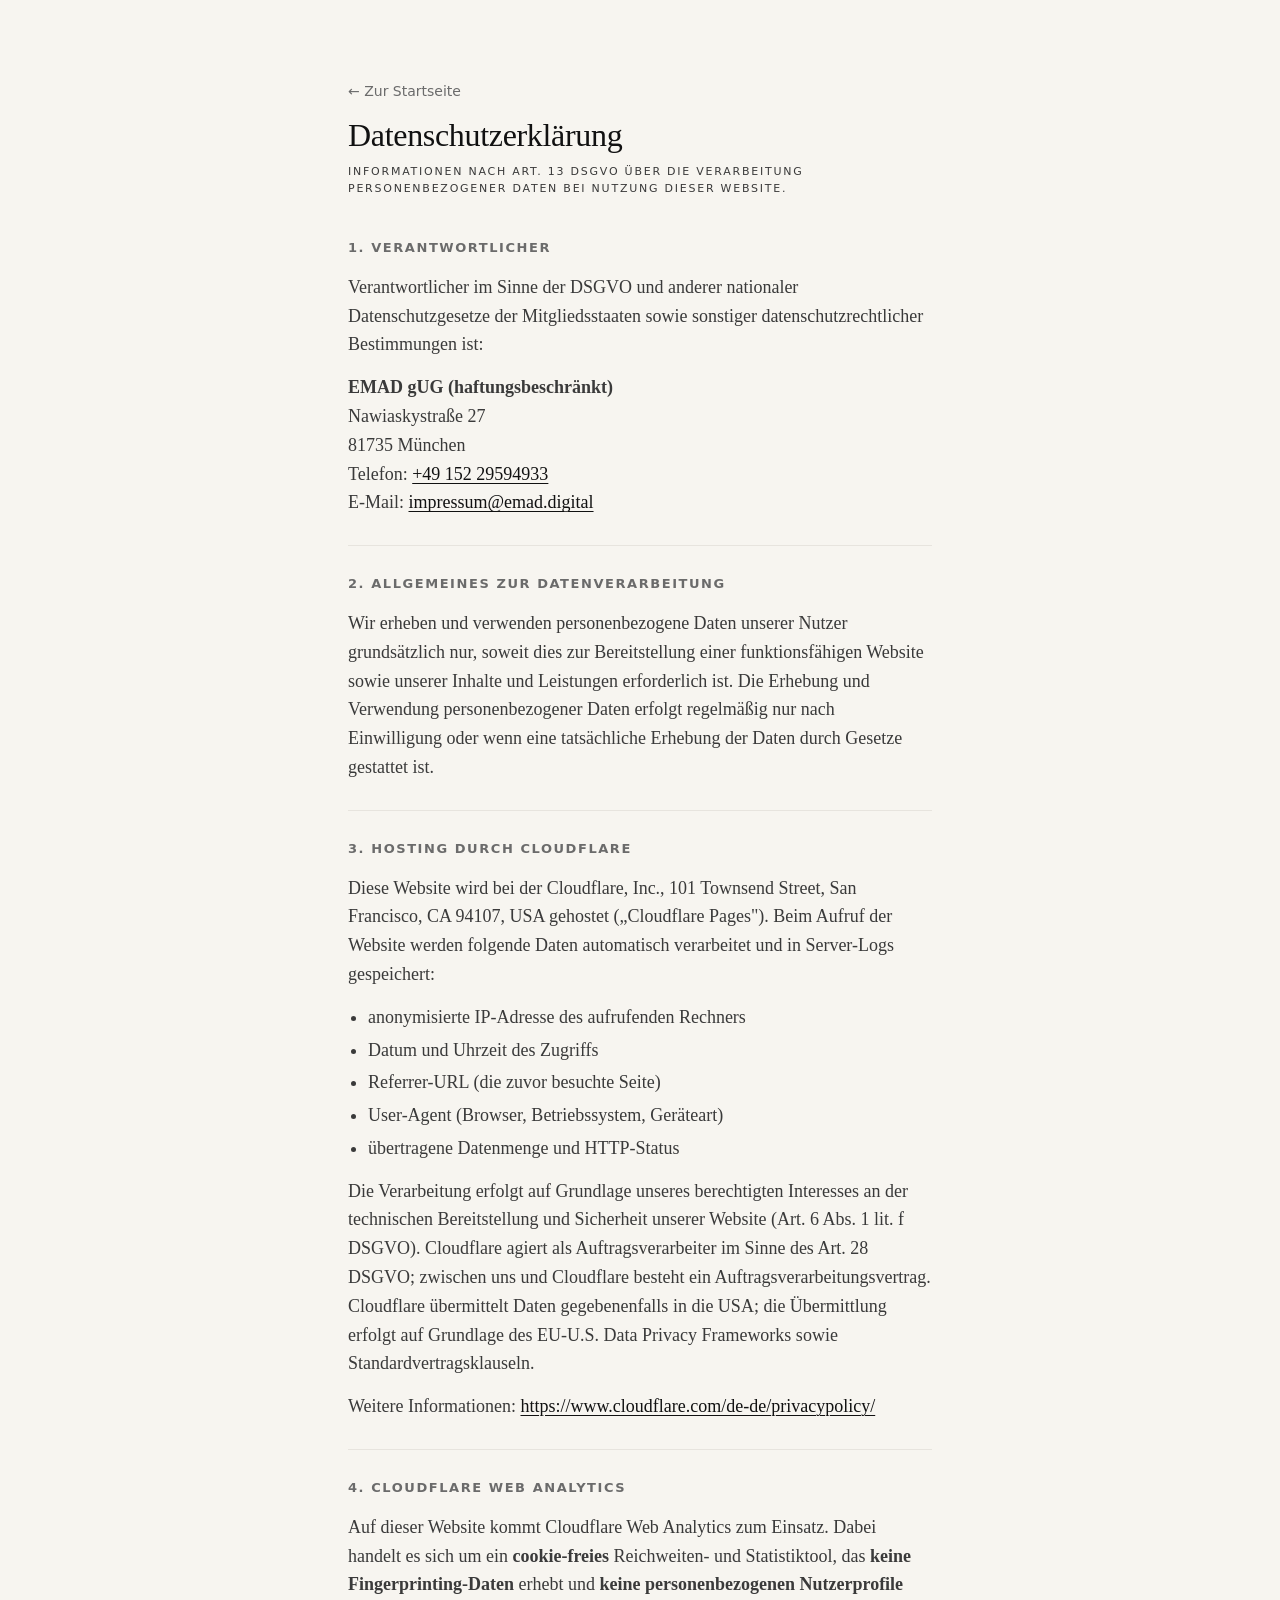
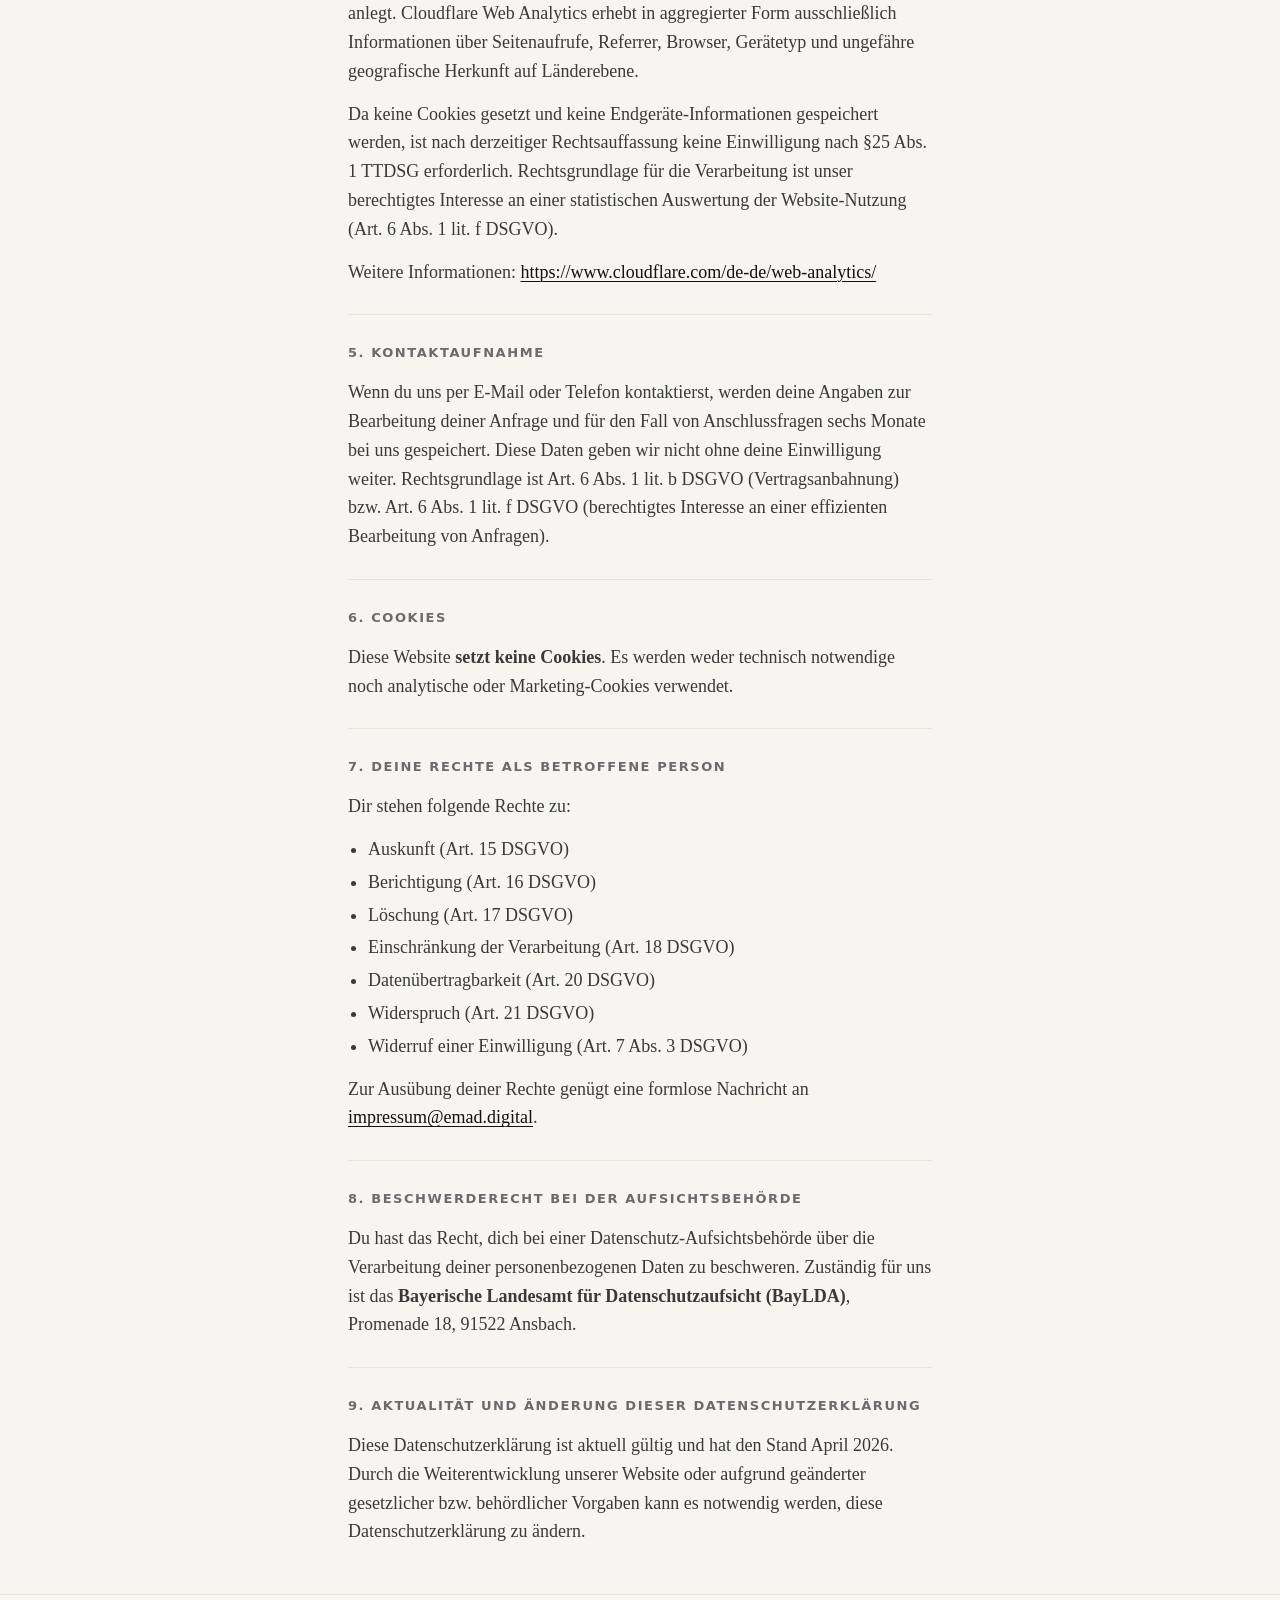
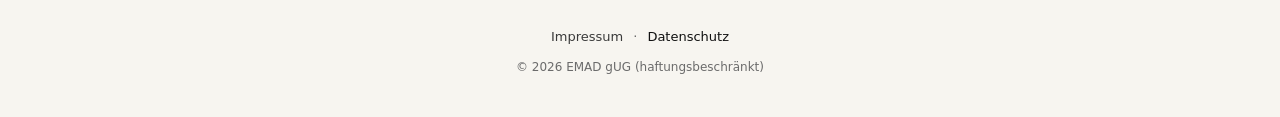
==== datenschutz.html @ 41e4146d "Initial commit: EMAD gUG Landingpage + Impressum + Datenschutz - Static HTML/CSS (3 Seiten + favicon" ====
<!doctype html>
<html lang="de">
	<head>
		<meta charset="utf-8" />
		<meta name="viewport" content="width=device-width, initial-scale=1" />
		<title>Datenschutzerklärung — EMAD gUG</title>
		<meta name="description" content="Datenschutzerklärung gemäß DSGVO." />
		<meta name="robots" content="index, follow" />
		<link rel="icon" href="/favicon.svg" type="image/svg+xml" />
		<link rel="canonical" href="https://emad.digital/datenschutz.html" />
		<link rel="stylesheet" href="/style.css" />
	</head>
	<body>
		<main class="wrap legal">
			<p class="back"><a href="/">← Zur Startseite</a></p>

			<h1>Datenschutzerklärung</h1>
			<p class="eyebrow">
				Informationen nach Art. 13 DSGVO über die Verarbeitung personenbezogener
				Daten bei Nutzung dieser Website.
			</p>

			<section>
				<h2>1. Verantwortlicher</h2>
				<p>
					Verantwortlicher im Sinne der DSGVO und anderer nationaler
					Datenschutzgesetze der Mitgliedsstaaten sowie sonstiger
					datenschutzrechtlicher Bestimmungen ist:
				</p>
				<p>
					<strong>EMAD gUG (haftungsbeschränkt)</strong><br />
					Nawiaskystraße 27<br />
					81735 München<br />
					Telefon: <a href="tel:+4915229594933">+49 152 29594933</a><br />
					E-Mail: <a href="mailto:impressum@emad.digital">impressum@emad.digital</a>
				</p>
			</section>

			<section>
				<h2>2. Allgemeines zur Datenverarbeitung</h2>
				<p>
					Wir erheben und verwenden personenbezogene Daten unserer Nutzer
					grundsätzlich nur, soweit dies zur Bereitstellung einer funktionsfähigen
					Website sowie unserer Inhalte und Leistungen erforderlich ist. Die
					Erhebung und Verwendung personenbezogener Daten erfolgt regelmäßig nur
					nach Einwilligung oder wenn eine tatsächliche Erhebung der Daten durch
					Gesetze gestattet ist.
				</p>
			</section>

			<section>
				<h2>3. Hosting durch Cloudflare</h2>
				<p>
					Diese Website wird bei der Cloudflare, Inc., 101 Townsend Street, San
					Francisco, CA 94107, USA gehostet („Cloudflare Pages"). Beim Aufruf der
					Website werden folgende Daten automatisch verarbeitet und in Server-Logs
					gespeichert:
				</p>
				<ul>
					<li>anonymisierte IP-Adresse des aufrufenden Rechners</li>
					<li>Datum und Uhrzeit des Zugriffs</li>
					<li>Referrer-URL (die zuvor besuchte Seite)</li>
					<li>User-Agent (Browser, Betriebssystem, Geräteart)</li>
					<li>übertragene Datenmenge und HTTP-Status</li>
				</ul>
				<p>
					Die Verarbeitung erfolgt auf Grundlage unseres berechtigten Interesses
					an der technischen Bereitstellung und Sicherheit unserer Website
					(Art. 6 Abs. 1 lit. f DSGVO). Cloudflare agiert als Auftragsverarbeiter
					im Sinne des Art. 28 DSGVO; zwischen uns und Cloudflare besteht ein
					Auftragsverarbeitungsvertrag. Cloudflare übermittelt Daten gegebenenfalls
					in die USA; die Übermittlung erfolgt auf Grundlage des EU-U.S. Data
					Privacy Frameworks sowie Standardvertragsklauseln.
				</p>
				<p>
					Weitere Informationen:
					<a
						href="https://www.cloudflare.com/de-de/privacypolicy/"
						target="_blank"
						rel="noopener noreferrer"
						>https://www.cloudflare.com/de-de/privacypolicy/</a
					>
				</p>
			</section>

			<section>
				<h2>4. Cloudflare Web Analytics</h2>
				<p>
					Auf dieser Website kommt Cloudflare Web Analytics zum Einsatz. Dabei
					handelt es sich um ein <strong>cookie-freies</strong> Reichweiten-
					und Statistiktool, das <strong>keine Fingerprinting-Daten</strong>
					erhebt und <strong>keine personenbezogenen Nutzerprofile</strong>
					anlegt. Cloudflare Web Analytics erhebt in aggregierter Form
					ausschließlich Informationen über Seitenaufrufe, Referrer, Browser,
					Gerätetyp und ungefähre geografische Herkunft auf Länderebene.
				</p>
				<p>
					Da keine Cookies gesetzt und keine Endgeräte-Informationen gespeichert
					werden, ist nach derzeitiger Rechtsauffassung keine Einwilligung nach
					§25 Abs. 1 TTDSG erforderlich. Rechtsgrundlage für die Verarbeitung ist
					unser berechtigtes Interesse an einer statistischen Auswertung der
					Website-Nutzung (Art. 6 Abs. 1 lit. f DSGVO).
				</p>
				<p>
					Weitere Informationen:
					<a
						href="https://www.cloudflare.com/de-de/web-analytics/"
						target="_blank"
						rel="noopener noreferrer"
						>https://www.cloudflare.com/de-de/web-analytics/</a
					>
				</p>
			</section>

			<section>
				<h2>5. Kontaktaufnahme</h2>
				<p>
					Wenn du uns per E-Mail oder Telefon kontaktierst, werden deine Angaben zur
					Bearbeitung deiner Anfrage und für den Fall von Anschlussfragen sechs
					Monate bei uns gespeichert. Diese Daten geben wir nicht ohne deine
					Einwilligung weiter. Rechtsgrundlage ist Art. 6 Abs. 1 lit. b DSGVO
					(Vertragsanbahnung) bzw. Art. 6 Abs. 1 lit. f DSGVO (berechtigtes
					Interesse an einer effizienten Bearbeitung von Anfragen).
				</p>
			</section>

			<section>
				<h2>6. Cookies</h2>
				<p>
					Diese Website <strong>setzt keine Cookies</strong>. Es werden weder
					technisch notwendige noch analytische oder Marketing-Cookies verwendet.
				</p>
			</section>

			<section>
				<h2>7. Deine Rechte als betroffene Person</h2>
				<p>Dir stehen folgende Rechte zu:</p>
				<ul>
					<li>Auskunft (Art. 15 DSGVO)</li>
					<li>Berichtigung (Art. 16 DSGVO)</li>
					<li>Löschung (Art. 17 DSGVO)</li>
					<li>Einschränkung der Verarbeitung (Art. 18 DSGVO)</li>
					<li>Datenübertragbarkeit (Art. 20 DSGVO)</li>
					<li>Widerspruch (Art. 21 DSGVO)</li>
					<li>Widerruf einer Einwilligung (Art. 7 Abs. 3 DSGVO)</li>
				</ul>
				<p>
					Zur Ausübung deiner Rechte genügt eine formlose Nachricht an
					<a href="mailto:impressum@emad.digital">impressum@emad.digital</a>.
				</p>
			</section>

			<section>
				<h2>8. Beschwerderecht bei der Aufsichtsbehörde</h2>
				<p>
					Du hast das Recht, dich bei einer Datenschutz-Aufsichtsbehörde über die
					Verarbeitung deiner personenbezogenen Daten zu beschweren. Zuständig
					für uns ist das
					<strong>Bayerische Landesamt für Datenschutzaufsicht (BayLDA)</strong>,
					Promenade 18, 91522 Ansbach.
				</p>
			</section>

			<section>
				<h2>9. Aktualität und Änderung dieser Datenschutzerklärung</h2>
				<p>
					Diese Datenschutzerklärung ist aktuell gültig und hat den Stand
					<time datetime="2026-04-24">April 2026</time>. Durch die Weiterentwicklung
					unserer Website oder aufgrund geänderter gesetzlicher bzw. behördlicher
					Vorgaben kann es notwendig werden, diese Datenschutzerklärung zu ändern.
				</p>
			</section>
		</main>

		<footer class="foot">
			<nav>
				<a href="/impressum.html">Impressum</a>
				<span aria-hidden="true">·</span>
				<a href="/datenschutz.html" aria-current="page">Datenschutz</a>
			</nav>
			<p class="copy">© <span id="y"></span> EMAD gUG (haftungsbeschränkt)</p>
		</footer>

		<script>
			document.getElementById('y').textContent = new Date().getFullYear();
		</script>
		<script defer src="https://static.cloudflareinsights.com/beacon.min.js" data-cf-beacon='{"token":"REPLACE_BEACON_TOKEN"}'></script>
	</body>
</html>
---- style.css ----
:root {
	--ink: #111111;
	--ink-soft: #3a3a3a;
	--muted: #6b6b6b;
	--line: #e7e4de;
	--paper: #f7f5f0;
	--accent: #1a1a1a;
	--max: 640px;
	--serif: 'Iowan Old Style', 'Palatino Linotype', 'Book Antiqua', 'Georgia', serif;
	--sans:
		system-ui, -apple-system, 'Segoe UI', Roboto, 'Helvetica Neue', Arial,
		sans-serif;
}

@media (prefers-color-scheme: dark) {
	:root {
		--ink: #f2ede4;
		--ink-soft: #c8c2b5;
		--muted: #8a8477;
		--line: #2a2825;
		--paper: #15140f;
		--accent: #f2ede4;
	}
}

* {
	box-sizing: border-box;
}

html {
	-webkit-text-size-adjust: 100%;
	text-size-adjust: 100%;
}

body {
	margin: 0;
	font-family: var(--serif);
	font-size: 18px;
	line-height: 1.6;
	color: var(--ink);
	background: var(--paper);
	min-height: 100vh;
	display: flex;
	flex-direction: column;
	-webkit-font-smoothing: antialiased;
	-moz-osx-font-smoothing: grayscale;
}

.wrap {
	width: 100%;
	max-width: var(--max);
	margin: 0 auto;
	padding: 80px 28px 48px;
	flex: 1;
}

.eyebrow {
	font-family: var(--sans);
	text-transform: uppercase;
	letter-spacing: 0.16em;
	font-size: 11px;
	font-weight: 500;
	color: var(--muted);
	margin: 0 0 12px;
}

.hero h1 {
	font-weight: 500;
	font-size: 40px;
	line-height: 1.15;
	margin: 0 0 12px;
	letter-spacing: -0.01em;
}

.hero h1 .subtle {
	color: var(--muted);
	font-weight: 400;
	font-size: 22px;
	letter-spacing: 0;
}

.hero .tagline {
	font-family: var(--sans);
	color: var(--muted);
	font-size: 14px;
	margin: 0 0 48px;
}

.intro {
	border-top: 1px solid var(--line);
	padding-top: 32px;
	margin-bottom: 48px;
}

.intro p {
	margin: 0 0 16px;
	color: var(--ink-soft);
}

.intro p:last-child {
	margin-bottom: 0;
}

.intro strong {
	color: var(--ink);
	font-weight: 600;
}

.muted {
	color: var(--muted) !important;
	font-size: 0.95em;
}

.contact {
	border-top: 1px solid var(--line);
	padding-top: 32px;
}

.contact h2 {
	font-family: var(--sans);
	text-transform: uppercase;
	letter-spacing: 0.14em;
	font-size: 11px;
	font-weight: 600;
	color: var(--muted);
	margin: 0 0 14px;
}

address {
	font-style: normal;
	color: var(--ink-soft);
	line-height: 1.7;
}

a {
	color: var(--ink);
	text-decoration: underline;
	text-decoration-thickness: 1px;
	text-underline-offset: 3px;
	transition: opacity 0.15s ease;
}

a:hover {
	opacity: 0.65;
}

/* Legal pages */
.legal h1 {
	font-weight: 500;
	font-size: 32px;
	line-height: 1.2;
	margin: 0 0 8px;
	letter-spacing: -0.01em;
}

.legal .eyebrow {
	margin-bottom: 40px;
}

.legal section {
	border-top: 1px solid var(--line);
	padding-top: 28px;
	margin-top: 28px;
}

.legal section:first-of-type {
	border-top: none;
	padding-top: 0;
	margin-top: 0;
}

.legal h2 {
	font-family: var(--sans);
	font-size: 13px;
	font-weight: 600;
	text-transform: uppercase;
	letter-spacing: 0.12em;
	color: var(--muted);
	margin: 0 0 14px;
}

.legal p,
.legal ul {
	color: var(--ink-soft);
	margin: 0 0 14px;
}

.legal p:last-child,
.legal ul:last-child {
	margin-bottom: 0;
}

.legal ul {
	padding-left: 20px;
}

.legal ul li {
	margin-bottom: 4px;
}

.back {
	font-family: var(--sans);
	font-size: 14px;
	margin: 0 0 32px;
}

.back a {
	color: var(--muted);
	text-decoration: none;
}

.back a:hover {
	color: var(--ink);
}

/* Footer */
.foot {
	border-top: 1px solid var(--line);
	padding: 32px 28px 40px;
	text-align: center;
	font-family: var(--sans);
	color: var(--muted);
	font-size: 13px;
}

.foot nav {
	display: flex;
	gap: 10px;
	justify-content: center;
	align-items: center;
	margin-bottom: 10px;
}

.foot nav a {
	color: var(--ink-soft);
	text-decoration: none;
	font-weight: 500;
}

.foot nav a:hover {
	color: var(--ink);
	text-decoration: underline;
}

.foot nav a[aria-current='page'] {
	color: var(--ink);
}

.foot nav span {
	color: var(--muted);
}

.foot .copy {
	margin: 0;
	font-size: 12px;
}

@media (max-width: 520px) {
	.wrap {
		padding: 48px 22px 32px;
	}
	body {
		font-size: 17px;
	}
	.hero h1 {
		font-size: 32px;
	}
	.hero h1 .subtle {
		font-size: 18px;
	}
	.legal h1 {
		font-size: 26px;
	}
}
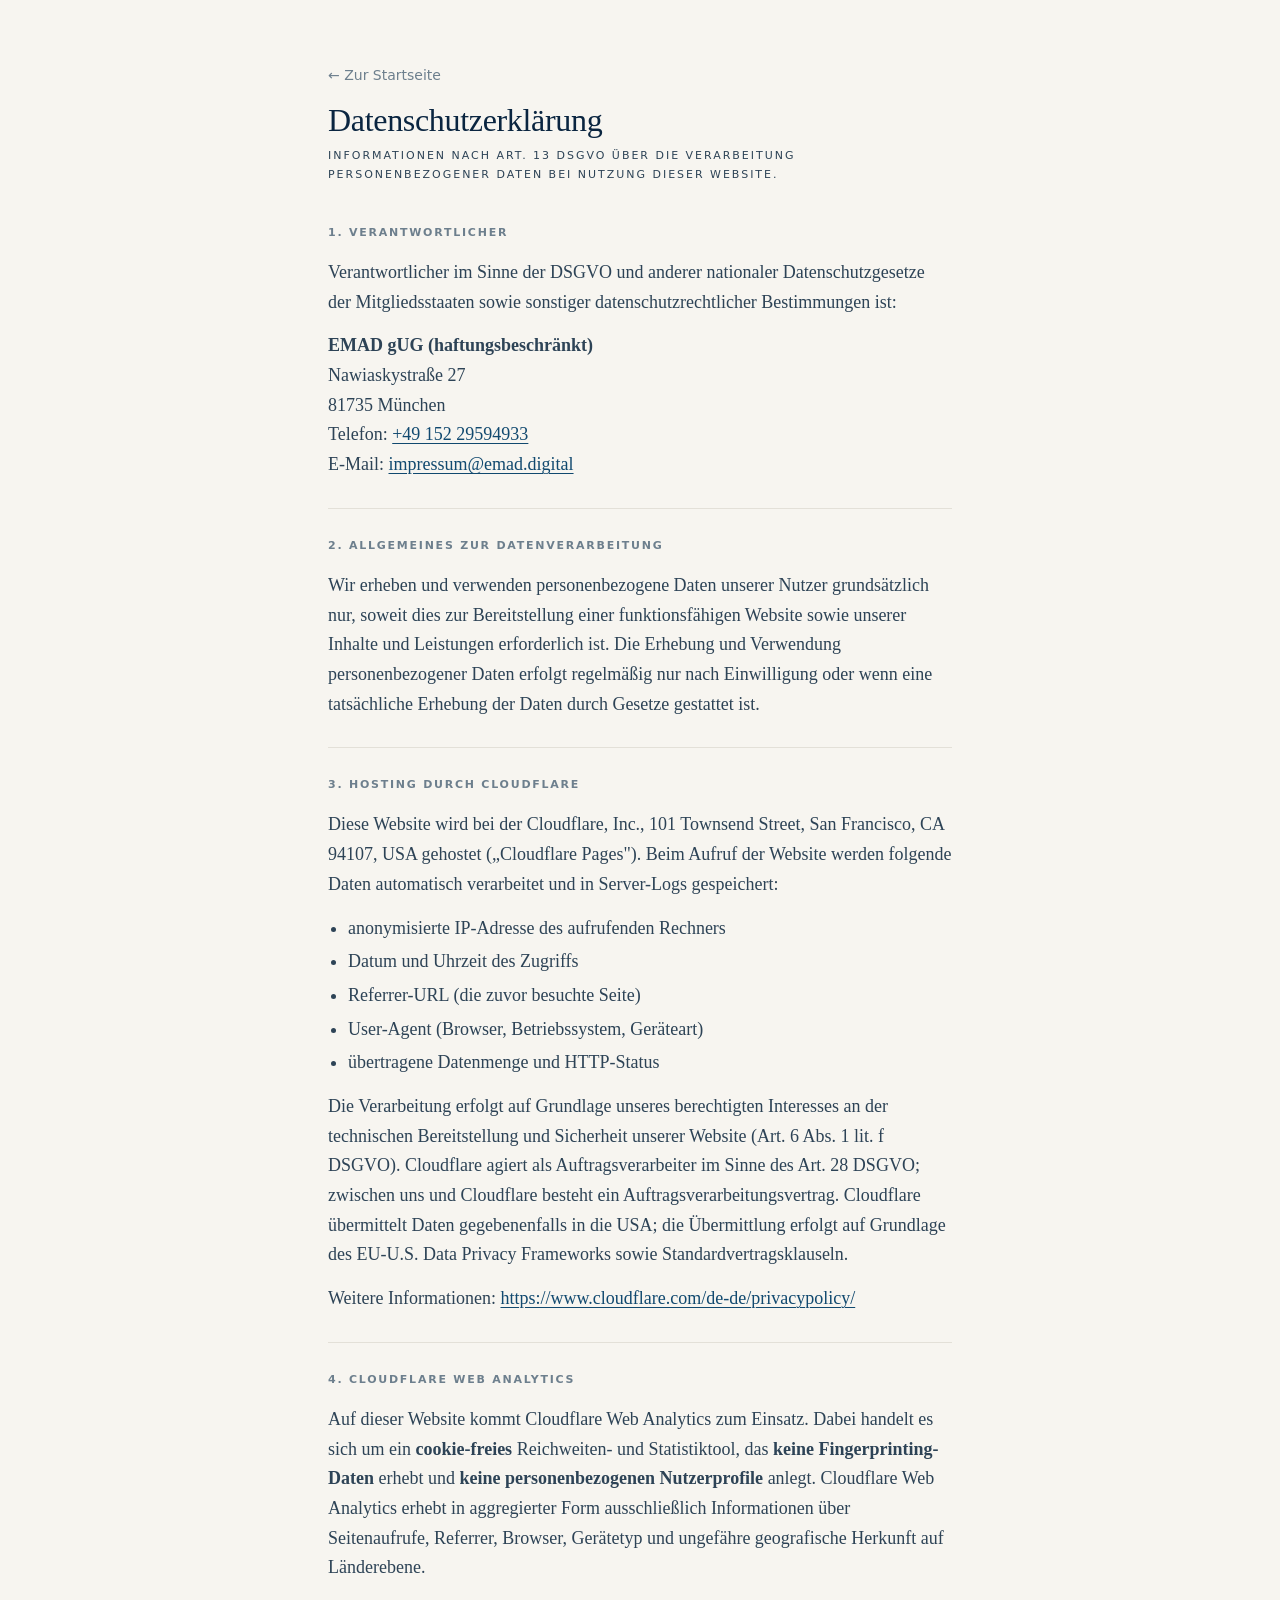
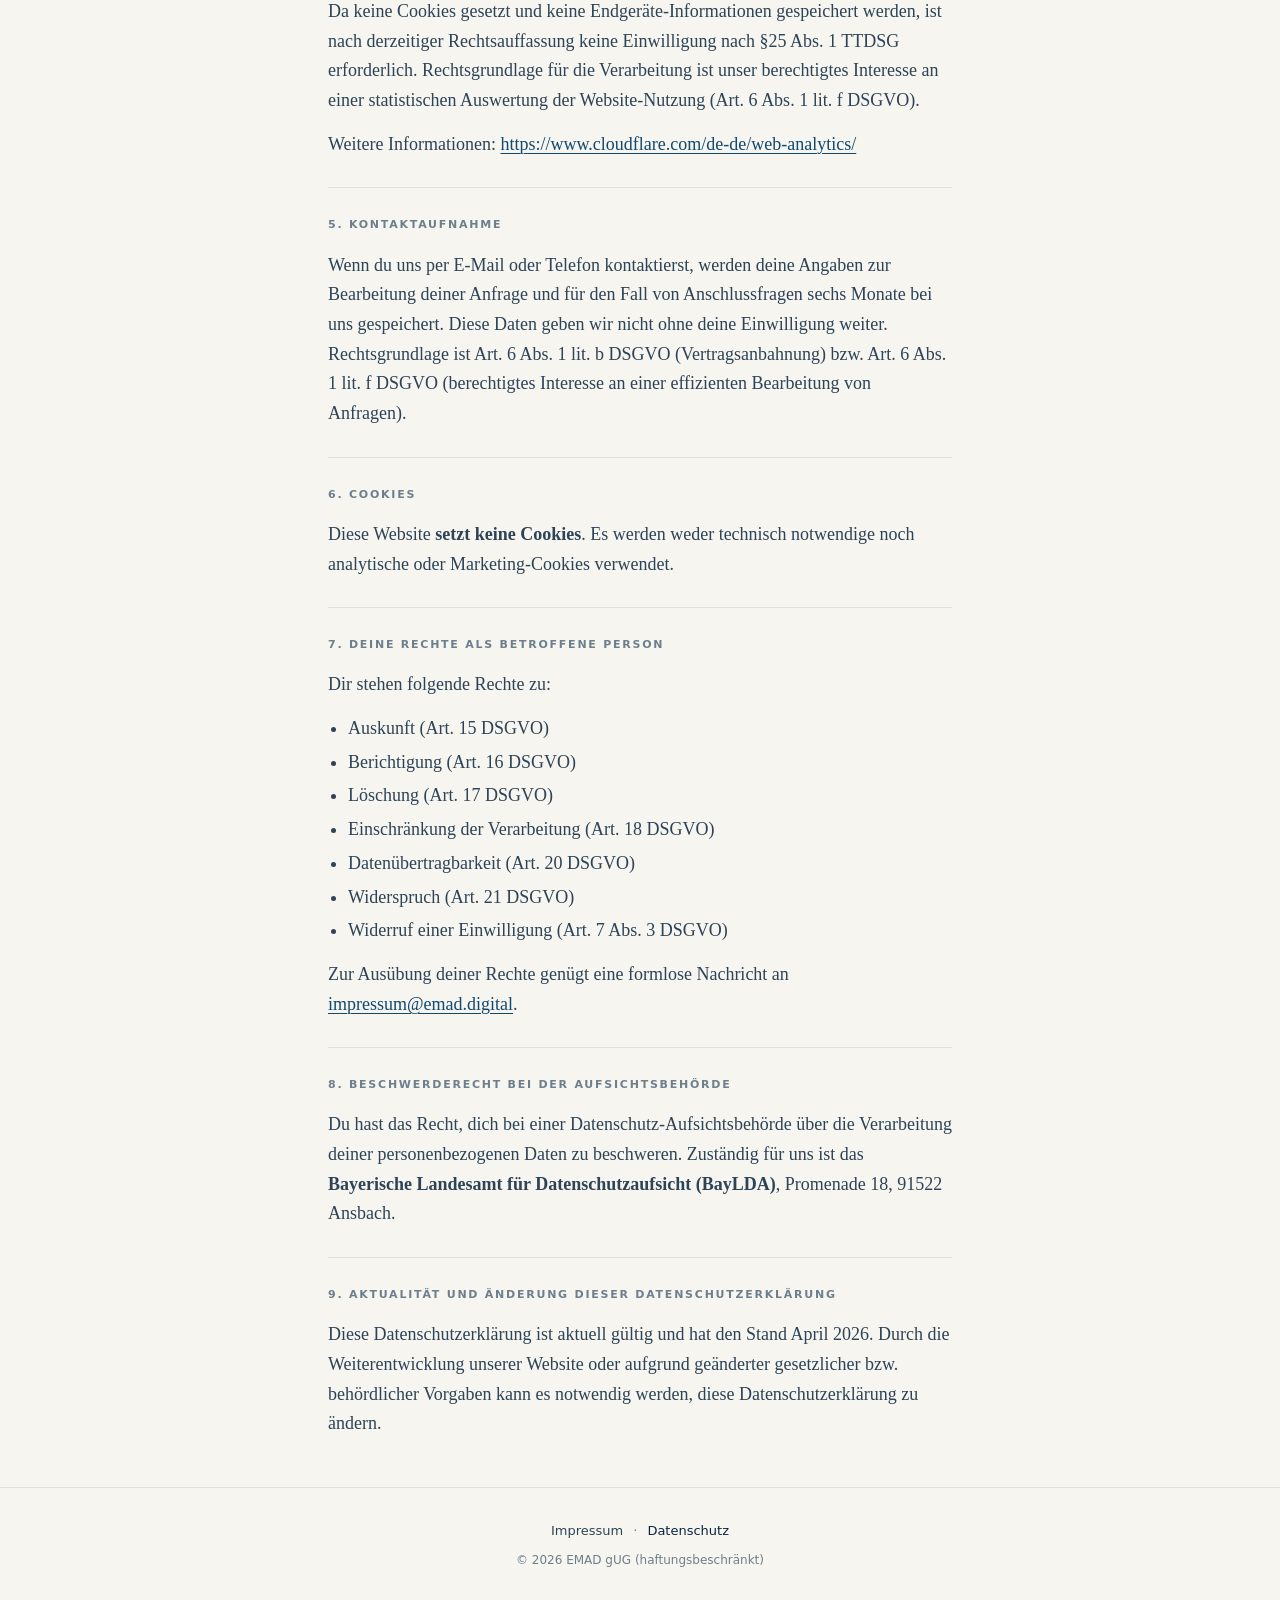
==== commit f1740ab5: "Logo-Branding: EMAD-Stern im Hero, Akzentfarbe Navy, CNAME für Custom Domain - emad-logo.png (900x90" ====
--- a/datenschutz.html
+++ b/datenschutz.html
@@ -6,7 +6,8 @@
 		<title>Datenschutzerklärung — EMAD gUG</title>
 		<meta name="description" content="Datenschutzerklärung gemäß DSGVO." />
 		<meta name="robots" content="index, follow" />
-		<link rel="icon" href="/favicon.svg" type="image/svg+xml" />
+		<link rel="icon" href="/favicon-32.png" type="image/png" sizes="32x32" />
+		<link rel="apple-touch-icon" href="/apple-touch-icon.png" />
 		<link rel="canonical" href="https://emad.digital/datenschutz.html" />
 		<link rel="stylesheet" href="/style.css" />
 	</head>
--- a/style.css
+++ b/style.css
@@ -1,11 +1,12 @@
 :root {
-	--ink: #111111;
-	--ink-soft: #3a3a3a;
-	--muted: #6b6b6b;
-	--line: #e7e4de;
+	--ink: #0a2540;
+	--ink-soft: #2d4356;
+	--muted: #6d7f8d;
+	--line: #e3e0d8;
 	--paper: #f7f5f0;
-	--accent: #1a1a1a;
-	--max: 640px;
+	--accent: #11496f;
+	--accent-hover: #0a2540;
+	--max: 680px;
 	--serif: 'Iowan Old Style', 'Palatino Linotype', 'Book Antiqua', 'Georgia', serif;
 	--sans:
 		system-ui, -apple-system, 'Segoe UI', Roboto, 'Helvetica Neue', Arial,
@@ -14,12 +15,13 @@
 
 @media (prefers-color-scheme: dark) {
 	:root {
-		--ink: #f2ede4;
-		--ink-soft: #c8c2b5;
-		--muted: #8a8477;
-		--line: #2a2825;
-		--paper: #15140f;
-		--accent: #f2ede4;
+		--ink: #e4e1d8;
+		--ink-soft: #c0bdb3;
+		--muted: #7d8a96;
+		--line: #1f2a36;
+		--paper: #0a121b;
+		--accent: #5cb8d4;
+		--accent-hover: #1cadd2;
 	}
 }
 
@@ -36,7 +38,7 @@
 	margin: 0;
 	font-family: var(--serif);
 	font-size: 18px;
-	line-height: 1.6;
+	line-height: 1.65;
 	color: var(--ink);
 	background: var(--paper);
 	min-height: 100vh;
@@ -50,98 +52,129 @@
 	width: 100%;
 	max-width: var(--max);
 	margin: 0 auto;
-	padding: 80px 28px 48px;
+	padding: 64px 28px 48px;
 	flex: 1;
 }
 
 .eyebrow {
+	font-family: var(--sans);
+	text-transform: uppercase;
+	letter-spacing: 0.18em;
+	font-size: 11px;
+	font-weight: 500;
+	color: var(--muted);
+	margin: 0 0 14px;
+}
+
+/* Hero */
+.hero {
+	text-align: center;
+	margin-bottom: 48px;
+}
+
+.hero .logo {
+	width: 200px;
+	height: 200px;
+	display: inline-block;
+	margin: 0 auto 28px;
+	border-radius: 28px;
+	overflow: hidden;
+	box-shadow:
+		0 10px 40px rgba(10, 37, 64, 0.18),
+		0 2px 8px rgba(10, 37, 64, 0.08);
+}
+
+.hero .logo img {
+	width: 100%;
+	height: 100%;
+	object-fit: cover;
+	display: block;
+}
+
+.hero h1 {
+	font-weight: 500;
+	font-size: 36px;
+	line-height: 1.15;
+	margin: 0 0 10px;
+	letter-spacing: -0.01em;
+	color: var(--ink);
+}
+
+.hero h1 .subtle {
+	color: var(--muted);
+	font-weight: 400;
+	font-size: 20px;
+	letter-spacing: 0;
+}
+
+.hero .tagline {
+	font-family: var(--sans);
+	color: var(--muted);
+	font-size: 14px;
+	margin: 0;
+	letter-spacing: 0.02em;
+}
+
+/* Intro text */
+.intro {
+	border-top: 1px solid var(--line);
+	padding-top: 40px;
+	margin-bottom: 48px;
+}
+
+.intro p {
+	margin: 0 0 18px;
+	color: var(--ink-soft);
+}
+
+.intro p:last-child {
+	margin-bottom: 0;
+}
+
+.intro strong {
+	color: var(--ink);
+	font-weight: 600;
+}
+
+.muted {
+	color: var(--muted) !important;
+	font-size: 0.95em;
+}
+
+/* Contact */
+.contact {
+	border-top: 1px solid var(--line);
+	padding-top: 40px;
+}
+
+.contact h2,
+.legal section h2 {
 	font-family: var(--sans);
 	text-transform: uppercase;
 	letter-spacing: 0.16em;
 	font-size: 11px;
-	font-weight: 500;
-	color: var(--muted);
-	margin: 0 0 12px;
-}
-
-.hero h1 {
-	font-weight: 500;
-	font-size: 40px;
-	line-height: 1.15;
-	margin: 0 0 12px;
-	letter-spacing: -0.01em;
-}
-
-.hero h1 .subtle {
-	color: var(--muted);
-	font-weight: 400;
-	font-size: 22px;
-	letter-spacing: 0;
-}
-
-.hero .tagline {
-	font-family: var(--sans);
-	color: var(--muted);
-	font-size: 14px;
-	margin: 0 0 48px;
-}
-
-.intro {
-	border-top: 1px solid var(--line);
-	padding-top: 32px;
-	margin-bottom: 48px;
-}
-
-.intro p {
+	font-weight: 600;
+	color: var(--muted);
 	margin: 0 0 16px;
-	color: var(--ink-soft);
-}
-
-.intro p:last-child {
-	margin-bottom: 0;
-}
-
-.intro strong {
-	color: var(--ink);
-	font-weight: 600;
-}
-
-.muted {
-	color: var(--muted) !important;
-	font-size: 0.95em;
-}
-
-.contact {
-	border-top: 1px solid var(--line);
-	padding-top: 32px;
-}
-
-.contact h2 {
-	font-family: var(--sans);
-	text-transform: uppercase;
-	letter-spacing: 0.14em;
-	font-size: 11px;
-	font-weight: 600;
-	color: var(--muted);
-	margin: 0 0 14px;
 }
 
 address {
 	font-style: normal;
 	color: var(--ink-soft);
-	line-height: 1.7;
-}
-
+	line-height: 1.75;
+}
+
+/* Links */
 a {
-	color: var(--ink);
+	color: var(--accent);
 	text-decoration: underline;
 	text-decoration-thickness: 1px;
 	text-underline-offset: 3px;
-	transition: opacity 0.15s ease;
+	transition: color 0.15s ease;
 }
 
 a:hover {
-	opacity: 0.65;
+	color: var(--accent-hover);
 }
 
 /* Legal pages */
@@ -169,16 +202,6 @@
 	margin-top: 0;
 }
 
-.legal h2 {
-	font-family: var(--sans);
-	font-size: 13px;
-	font-weight: 600;
-	text-transform: uppercase;
-	letter-spacing: 0.12em;
-	color: var(--muted);
-	margin: 0 0 14px;
-}
-
 .legal p,
 .legal ul {
 	color: var(--ink-soft);
@@ -238,7 +261,7 @@
 }
 
 .foot nav a:hover {
-	color: var(--ink);
+	color: var(--accent);
 	text-decoration: underline;
 }
 
@@ -257,16 +280,21 @@
 
 @media (max-width: 520px) {
 	.wrap {
-		padding: 48px 22px 32px;
+		padding: 40px 22px 32px;
 	}
 	body {
 		font-size: 17px;
 	}
+	.hero .logo {
+		width: 160px;
+		height: 160px;
+		border-radius: 22px;
+	}
 	.hero h1 {
-		font-size: 32px;
+		font-size: 28px;
 	}
 	.hero h1 .subtle {
-		font-size: 18px;
+		font-size: 16px;
 	}
 	.legal h1 {
 		font-size: 26px;
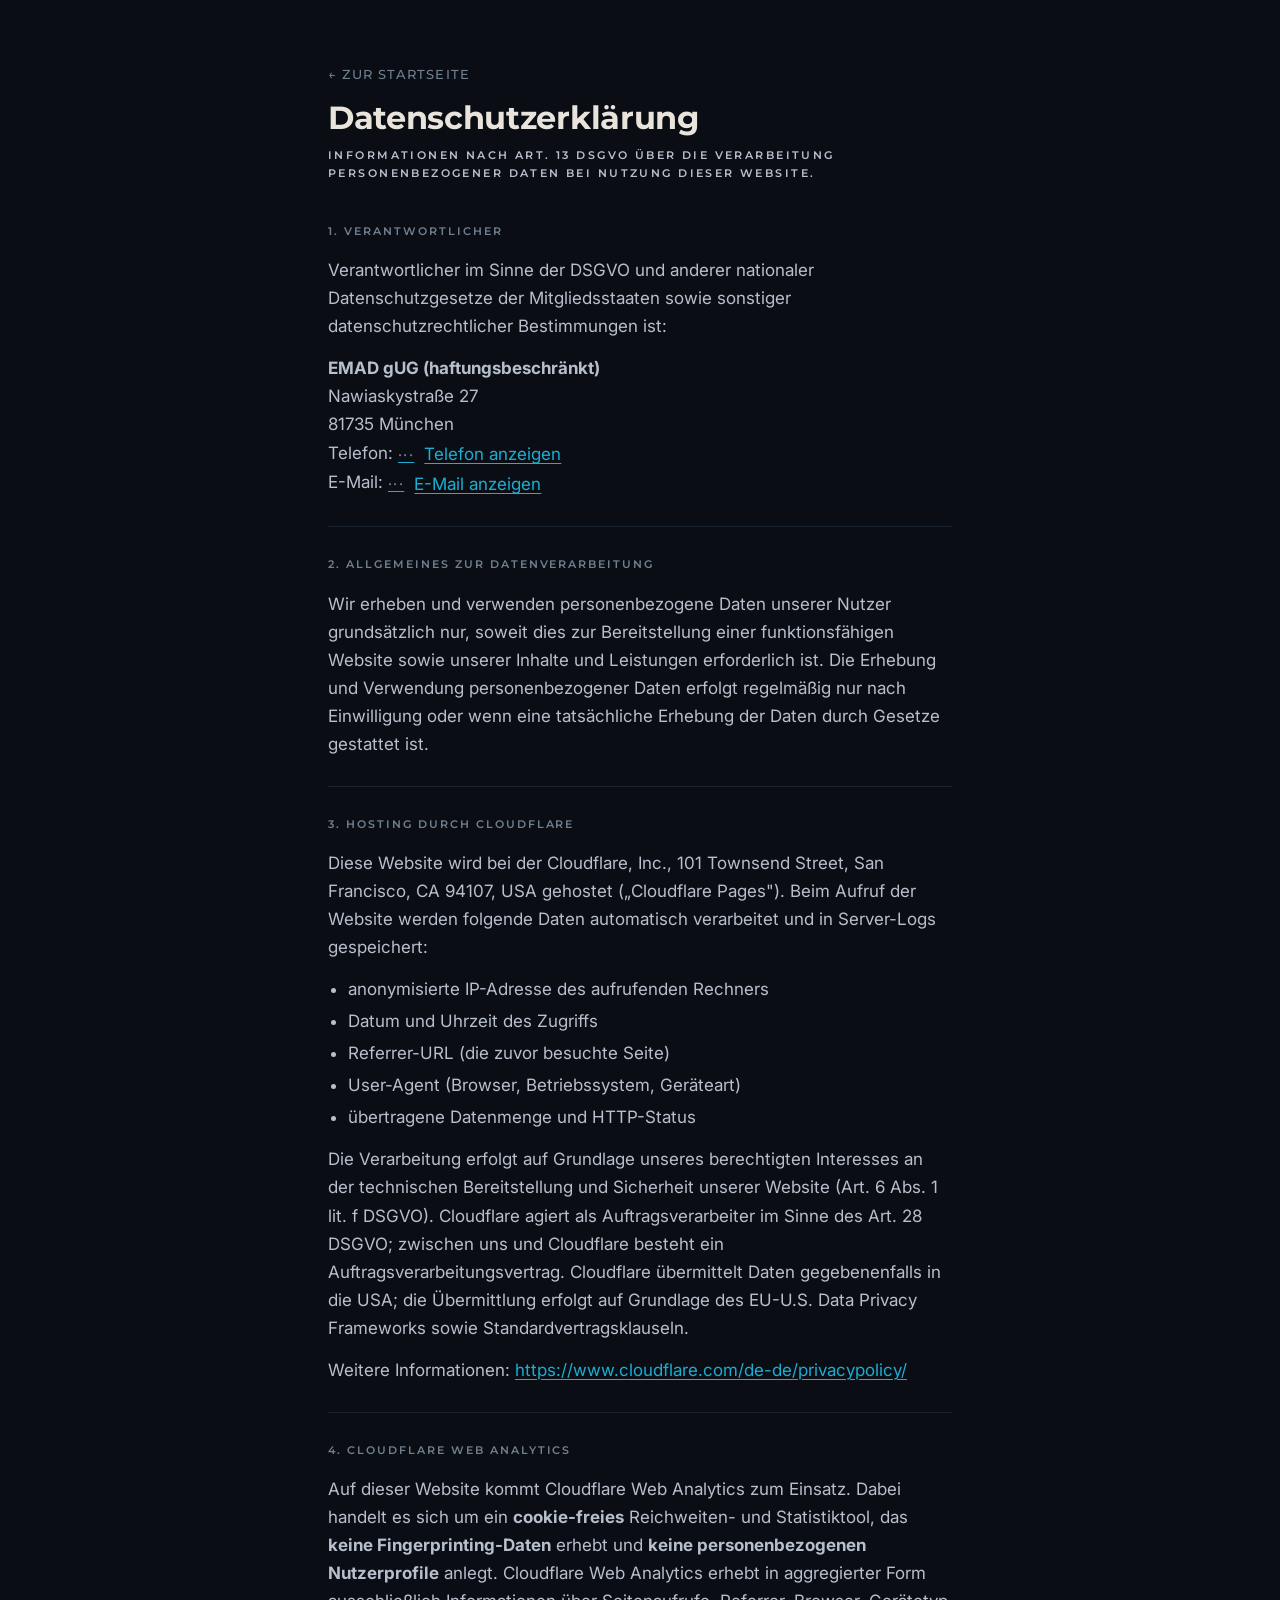
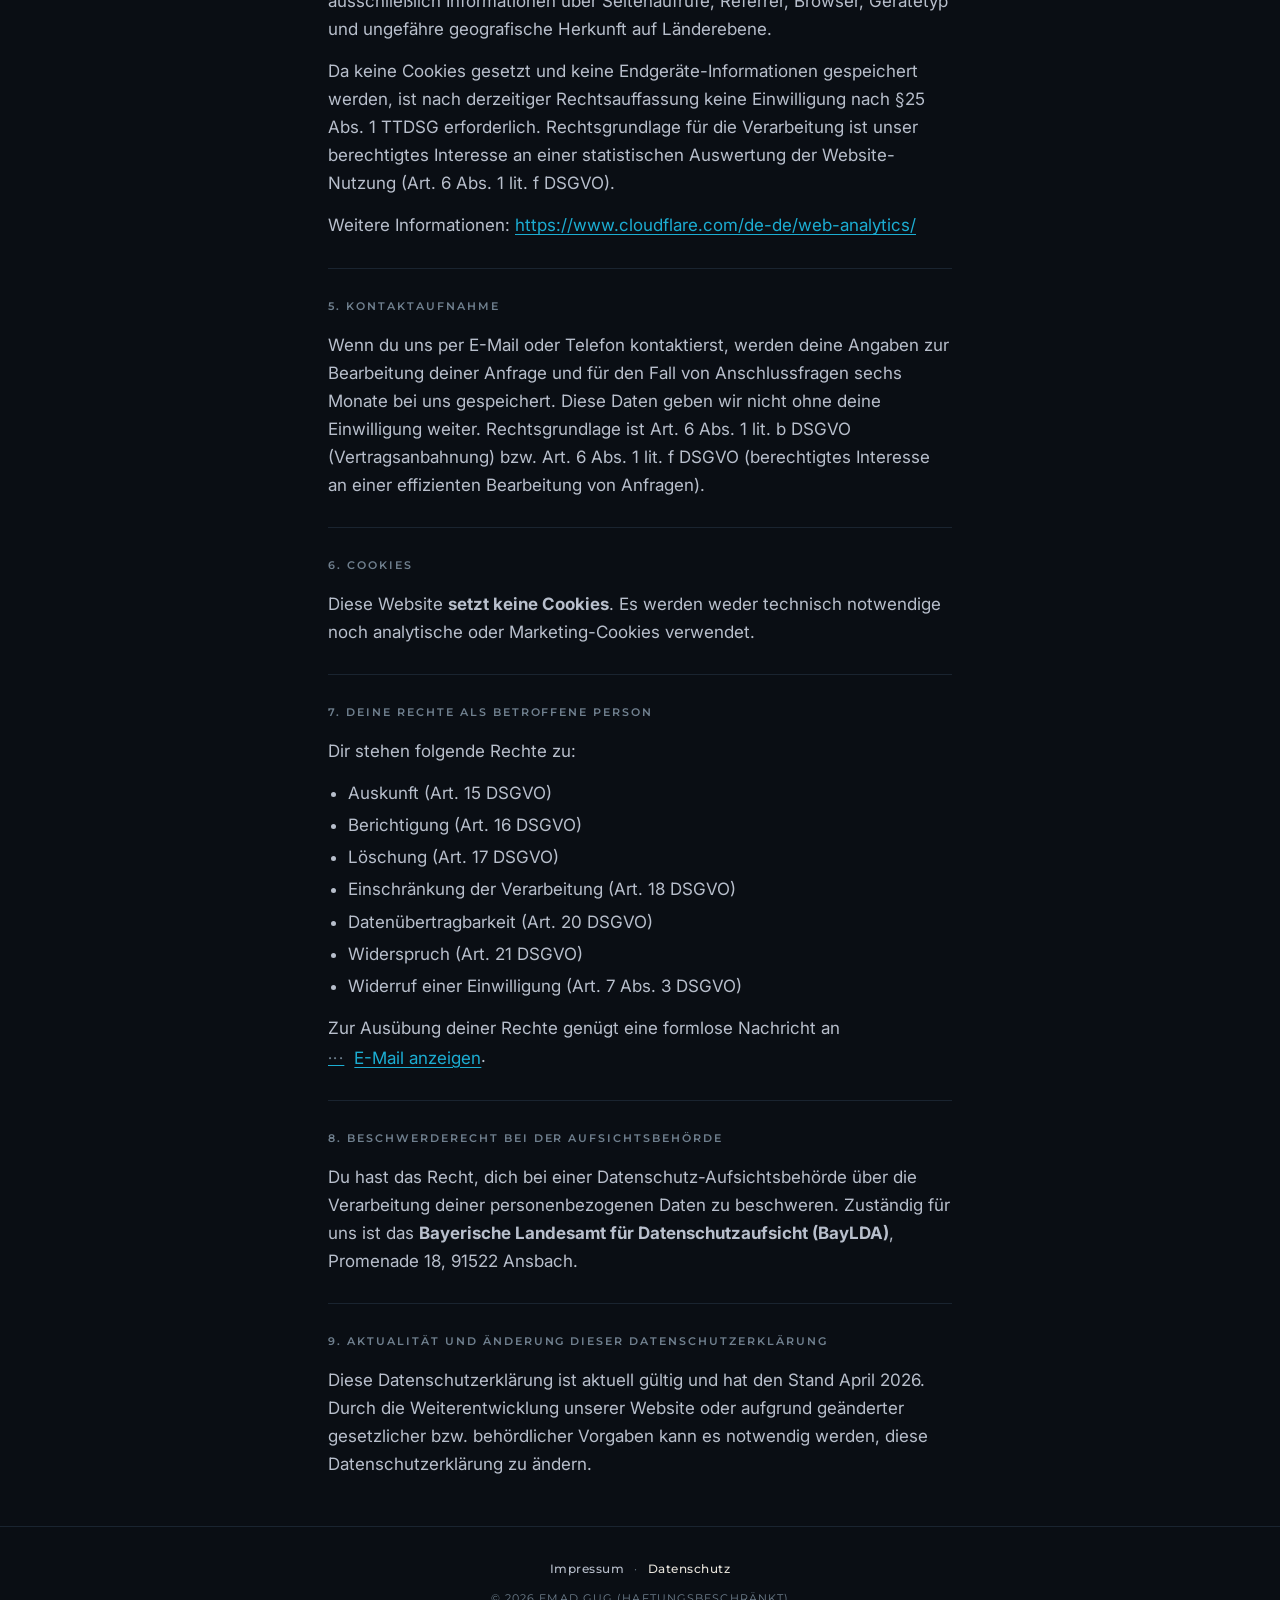
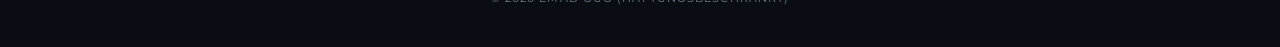
==== commit 528132b0: "Dark-Theme + Montserrat + Scraper-Schutz für Kontakt - Hintergrund auf Logo-Farbe (#0a0e14) umgestel" ====
--- a/datenschutz.html
+++ b/datenschutz.html
@@ -9,6 +9,9 @@
 		<link rel="icon" href="/favicon-32.png" type="image/png" sizes="32x32" />
 		<link rel="apple-touch-icon" href="/apple-touch-icon.png" />
 		<link rel="canonical" href="https://emad.digital/datenschutz.html" />
+				<link rel="preconnect" href="https://fonts.googleapis.com" />
+		<link rel="preconnect" href="https://fonts.gstatic.com" crossorigin />
+		<link href="https://fonts.googleapis.com/css2?family=Inter:wght@400;500;600;700&family=Montserrat:wght@500;600;700;800&display=swap" rel="stylesheet" />
 		<link rel="stylesheet" href="/style.css" />
 	</head>
 	<body>
@@ -32,8 +35,26 @@
 					<strong>EMAD gUG (haftungsbeschränkt)</strong><br />
 					Nawiaskystraße 27<br />
 					81735 München<br />
-					Telefon: <a href="tel:+4915229594933">+49 152 29594933</a><br />
-					E-Mail: <a href="mailto:impressum@emad.digital">impressum@emad.digital</a>
+					Telefon:
+					<button
+						type="button"
+						class="reveal"
+						data-type="tel"
+						data-u="KzQ5IDE1MiAyOTU5NDkzMw=="
+						aria-label="Telefonnummer anzeigen"
+					>
+						Telefon anzeigen
+					</button><br />
+					E-Mail:
+					<button
+						type="button"
+						class="reveal"
+						data-type="mail"
+						data-u="aW1wcmVzc3VtQGVtYWQuZGlnaXRhbA=="
+						aria-label="E-Mail-Adresse anzeigen"
+					>
+						E-Mail anzeigen
+					</button>
 				</p>
 			</section>
 
@@ -147,7 +168,15 @@
 				</ul>
 				<p>
 					Zur Ausübung deiner Rechte genügt eine formlose Nachricht an
-					<a href="mailto:impressum@emad.digital">impressum@emad.digital</a>.
+					<button
+						type="button"
+						class="reveal"
+						data-type="mail"
+						data-u="aW1wcmVzc3VtQGVtYWQuZGlnaXRhbA=="
+						aria-label="E-Mail-Adresse anzeigen"
+					>
+						E-Mail anzeigen
+					</button>.
 				</p>
 			</section>
 
--- a/style.css
+++ b/style.css
@@ -1,28 +1,18 @@
 :root {
-	--ink: #0a2540;
-	--ink-soft: #2d4356;
-	--muted: #6d7f8d;
-	--line: #e3e0d8;
-	--paper: #f7f5f0;
-	--accent: #11496f;
-	--accent-hover: #0a2540;
+	--ink: #e8e4dc;
+	--ink-soft: #b8bfcc;
+	--muted: #70808f;
+	--line: #1a2430;
+	--paper: #0a0e14;
+	--card: #11182a;
+	--accent: #1cadd2;
+	--accent-hover: #5cd4ea;
 	--max: 680px;
-	--serif: 'Iowan Old Style', 'Palatino Linotype', 'Book Antiqua', 'Georgia', serif;
-	--sans:
-		system-ui, -apple-system, 'Segoe UI', Roboto, 'Helvetica Neue', Arial,
-		sans-serif;
-}
-
-@media (prefers-color-scheme: dark) {
-	:root {
-		--ink: #e4e1d8;
-		--ink-soft: #c0bdb3;
-		--muted: #7d8a96;
-		--line: #1f2a36;
-		--paper: #0a121b;
-		--accent: #5cb8d4;
-		--accent-hover: #1cadd2;
-	}
+	--display:
+		'Montserrat', -apple-system, 'Segoe UI', system-ui, sans-serif;
+	--body:
+		'Inter', -apple-system, 'Segoe UI', system-ui, sans-serif;
+	--sans: var(--body);
 }
 
 * {
@@ -36,8 +26,8 @@
 
 body {
 	margin: 0;
-	font-family: var(--serif);
-	font-size: 18px;
+	font-family: var(--body);
+	font-size: 17px;
 	line-height: 1.65;
 	color: var(--ink);
 	background: var(--paper);
@@ -57,11 +47,11 @@
 }
 
 .eyebrow {
-	font-family: var(--sans);
-	text-transform: uppercase;
-	letter-spacing: 0.18em;
+	font-family: var(--display);
+	text-transform: uppercase;
+	letter-spacing: 0.22em;
 	font-size: 11px;
-	font-weight: 500;
+	font-weight: 600;
 	color: var(--muted);
 	margin: 0 0 14px;
 }
@@ -69,7 +59,7 @@
 /* Hero */
 .hero {
 	text-align: center;
-	margin-bottom: 48px;
+	margin-bottom: 56px;
 }
 
 .hero .logo {
@@ -80,8 +70,8 @@
 	border-radius: 28px;
 	overflow: hidden;
 	box-shadow:
-		0 10px 40px rgba(10, 37, 64, 0.18),
-		0 2px 8px rgba(10, 37, 64, 0.08);
+		0 20px 60px rgba(28, 173, 210, 0.2),
+		0 4px 14px rgba(0, 0, 0, 0.5);
 }
 
 .hero .logo img {
@@ -92,9 +82,10 @@
 }
 
 .hero h1 {
-	font-weight: 500;
-	font-size: 36px;
-	line-height: 1.15;
+	font-family: var(--display);
+	font-weight: 700;
+	font-size: 38px;
+	line-height: 1.1;
 	margin: 0 0 10px;
 	letter-spacing: -0.01em;
 	color: var(--ink);
@@ -102,17 +93,19 @@
 
 .hero h1 .subtle {
 	color: var(--muted);
-	font-weight: 400;
-	font-size: 20px;
+	font-weight: 500;
+	font-size: 18px;
 	letter-spacing: 0;
 }
 
 .hero .tagline {
-	font-family: var(--sans);
-	color: var(--muted);
-	font-size: 14px;
+	font-family: var(--display);
+	color: var(--muted);
+	font-size: 13px;
+	font-weight: 500;
 	margin: 0;
-	letter-spacing: 0.02em;
+	letter-spacing: 0.08em;
+	text-transform: uppercase;
 }
 
 /* Intro text */
@@ -149,9 +142,9 @@
 
 .contact h2,
 .legal section h2 {
-	font-family: var(--sans);
-	text-transform: uppercase;
-	letter-spacing: 0.16em;
+	font-family: var(--display);
+	text-transform: uppercase;
+	letter-spacing: 0.18em;
 	font-size: 11px;
 	font-weight: 600;
 	color: var(--muted);
@@ -161,7 +154,7 @@
 address {
 	font-style: normal;
 	color: var(--ink-soft);
-	line-height: 1.75;
+	line-height: 1.8;
 }
 
 /* Links */
@@ -177,13 +170,52 @@
 	color: var(--accent-hover);
 }
 
+/* Click-to-reveal contact (scraper protection) */
+.reveal {
+	display: inline-flex;
+	align-items: center;
+	gap: 6px;
+	color: var(--accent);
+	text-decoration: underline;
+	text-decoration-thickness: 1px;
+	text-underline-offset: 3px;
+	cursor: pointer;
+	user-select: none;
+	background: none;
+	border: none;
+	padding: 0;
+	font: inherit;
+	transition: color 0.15s ease;
+}
+
+.reveal::before {
+	content: '•••';
+	font-family: var(--display);
+	letter-spacing: 0.1em;
+	font-size: 0.85em;
+	color: var(--muted);
+	margin-right: 4px;
+}
+
+.reveal:hover {
+	color: var(--accent-hover);
+}
+
+.reveal:focus-visible {
+	outline: 2px solid var(--accent);
+	outline-offset: 3px;
+	border-radius: 2px;
+}
+
 /* Legal pages */
 .legal h1 {
-	font-weight: 500;
+	font-family: var(--display);
+	font-weight: 700;
 	font-size: 32px;
 	line-height: 1.2;
 	margin: 0 0 8px;
 	letter-spacing: -0.01em;
+	color: var(--ink);
 }
 
 .legal .eyebrow {
@@ -222,9 +254,12 @@
 }
 
 .back {
-	font-family: var(--sans);
-	font-size: 14px;
+	font-family: var(--display);
+	font-size: 13px;
+	font-weight: 500;
 	margin: 0 0 32px;
+	text-transform: uppercase;
+	letter-spacing: 0.08em;
 }
 
 .back a {
@@ -241,9 +276,10 @@
 	border-top: 1px solid var(--line);
 	padding: 32px 28px 40px;
 	text-align: center;
-	font-family: var(--sans);
-	color: var(--muted);
-	font-size: 13px;
+	font-family: var(--display);
+	color: var(--muted);
+	font-size: 12px;
+	letter-spacing: 0.04em;
 }
 
 .foot nav {
@@ -275,7 +311,9 @@
 
 .foot .copy {
 	margin: 0;
-	font-size: 12px;
+	font-size: 11px;
+	text-transform: uppercase;
+	letter-spacing: 0.1em;
 }
 
 @media (max-width: 520px) {
@@ -283,7 +321,7 @@
 		padding: 40px 22px 32px;
 	}
 	body {
-		font-size: 17px;
+		font-size: 16px;
 	}
 	.hero .logo {
 		width: 160px;
@@ -294,7 +332,7 @@
 		font-size: 28px;
 	}
 	.hero h1 .subtle {
-		font-size: 16px;
+		font-size: 15px;
 	}
 	.legal h1 {
 		font-size: 26px;
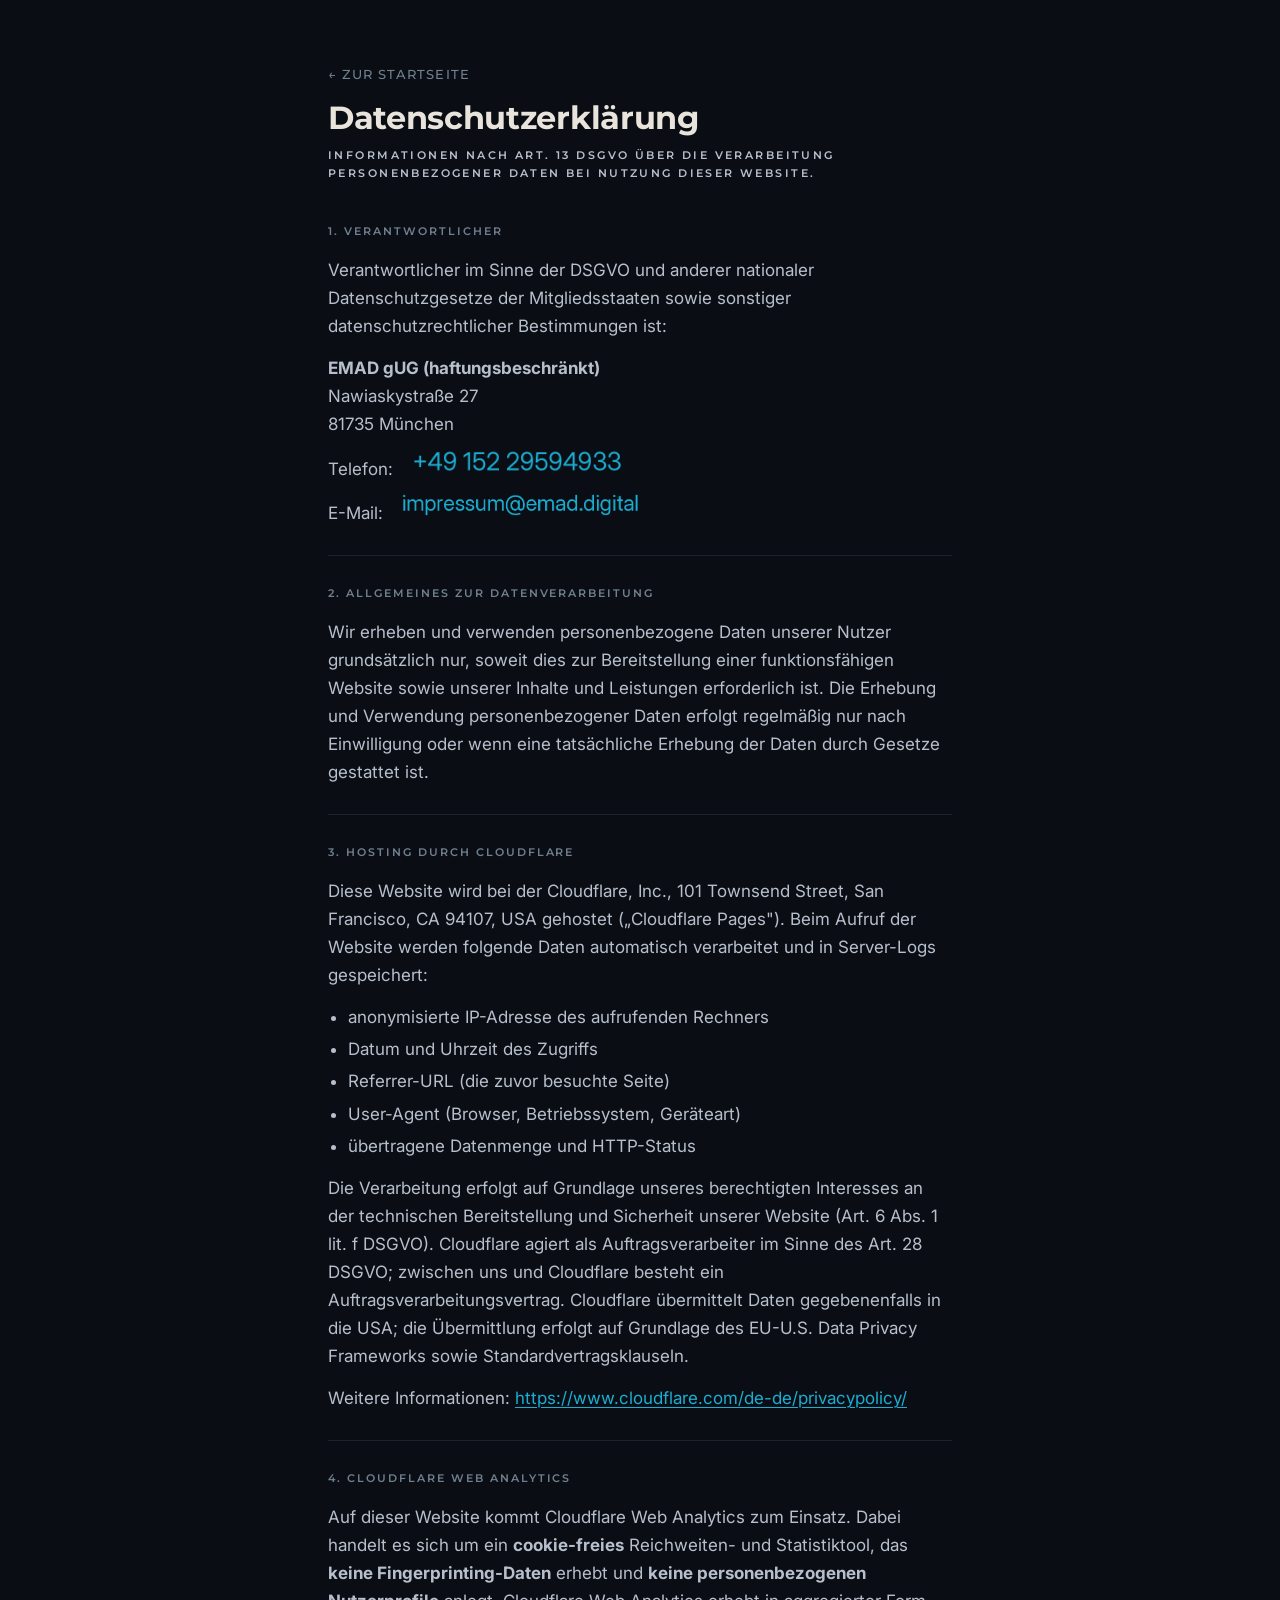
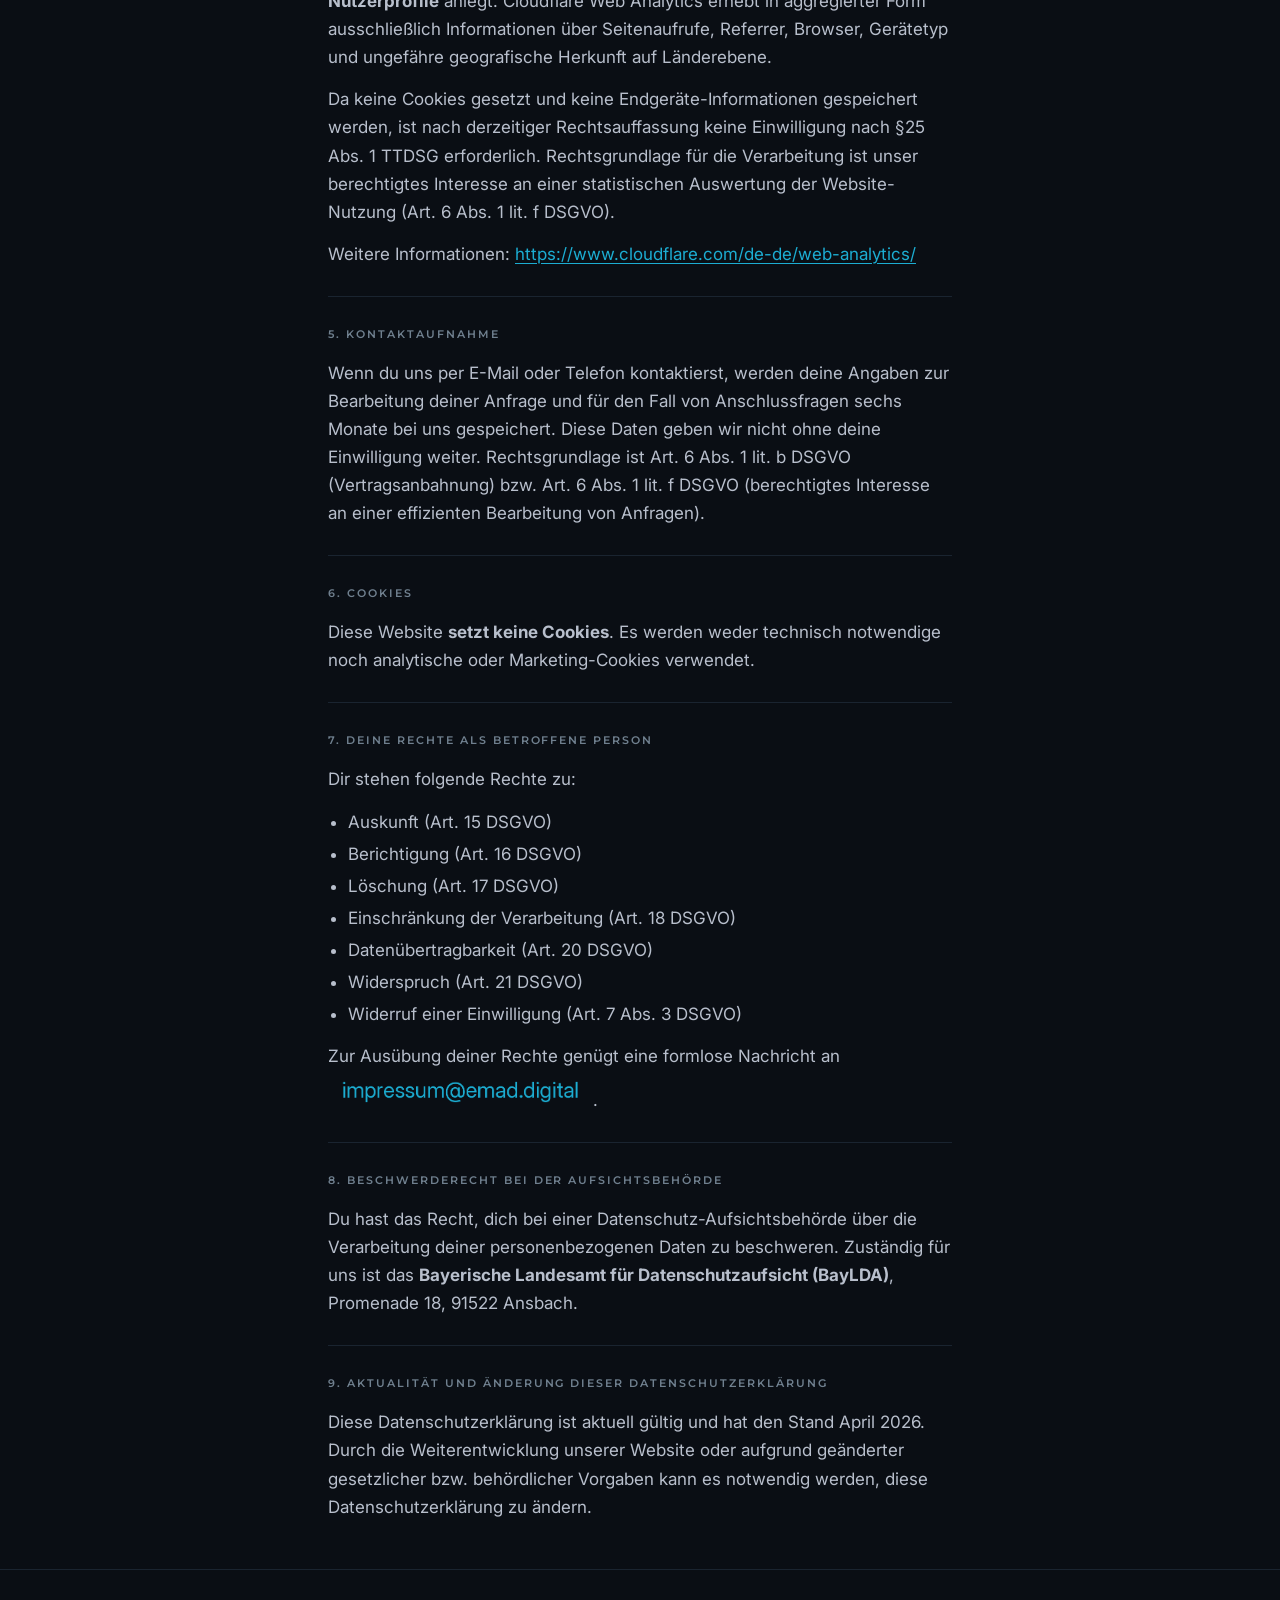
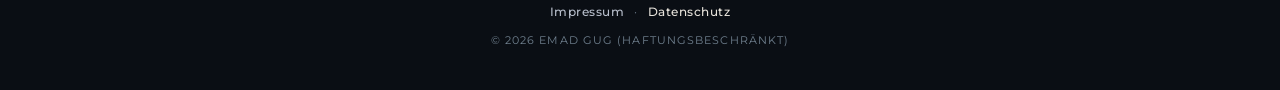
==== commit 7bb9954a: "Kontakt als PNG-Bilder rendern (OCR-Schutz) + Click-to-Copy + Toast - mail.png + tel.png via Pillow+" ====
--- a/datenschutz.html
+++ b/datenschutz.html
@@ -36,25 +36,9 @@
 					Nawiaskystraße 27<br />
 					81735 München<br />
 					Telefon:
-					<button
-						type="button"
-						class="reveal"
-						data-type="tel"
-						data-u="KzQ5IDE1MiAyOTU5NDkzMw=="
-						aria-label="Telefonnummer anzeigen"
-					>
-						Telefon anzeigen
-					</button><br />
+					<button type="button" class="reveal reveal--img" data-type="tel" data-u="KzQ5IDE1MiAyOTU5NDkzMw==" aria-label="Telefonnummer kopieren" title="Klicken zum Kopieren"><img src="/tel.png" alt="Telefon" /></button><br />
 					E-Mail:
-					<button
-						type="button"
-						class="reveal"
-						data-type="mail"
-						data-u="aW1wcmVzc3VtQGVtYWQuZGlnaXRhbA=="
-						aria-label="E-Mail-Adresse anzeigen"
-					>
-						E-Mail anzeigen
-					</button>
+					<button type="button" class="reveal reveal--img" data-type="mail" data-u="aW1wcmVzc3VtQGVtYWQuZGlnaXRhbA==" aria-label="E-Mail-Adresse kopieren" title="Klicken zum Kopieren"><img src="/mail.png" alt="E-Mail" /></button>
 				</p>
 			</section>
 
@@ -168,15 +152,7 @@
 				</ul>
 				<p>
 					Zur Ausübung deiner Rechte genügt eine formlose Nachricht an
-					<button
-						type="button"
-						class="reveal"
-						data-type="mail"
-						data-u="aW1wcmVzc3VtQGVtYWQuZGlnaXRhbA=="
-						aria-label="E-Mail-Adresse anzeigen"
-					>
-						E-Mail anzeigen
-					</button>.
+					<button type="button" class="reveal reveal--img" data-type="mail" data-u="aW1wcmVzc3VtQGVtYWQuZGlnaXRhbA==" aria-label="E-Mail-Adresse kopieren" title="Klicken zum Kopieren"><img src="/mail.png" alt="E-Mail" /></button>.
 				</p>
 			</section>
 
--- a/style.css
+++ b/style.css
@@ -170,41 +170,74 @@
 	color: var(--accent-hover);
 }
 
-/* Click-to-reveal contact (scraper protection) */
+/* Click-to-copy contact (scraper protection; rendered as image) */
 .reveal {
-	display: inline-flex;
-	align-items: center;
-	gap: 6px;
-	color: var(--accent);
-	text-decoration: underline;
-	text-decoration-thickness: 1px;
-	text-underline-offset: 3px;
+	display: inline-block;
 	cursor: pointer;
 	user-select: none;
 	background: none;
 	border: none;
-	padding: 0;
-	font: inherit;
-	transition: color 0.15s ease;
-}
-
-.reveal::before {
-	content: '•••';
-	font-family: var(--display);
-	letter-spacing: 0.1em;
-	font-size: 0.85em;
-	color: var(--muted);
-	margin-right: 4px;
+	padding: 6px 10px;
+	margin: 2px 0;
+	border-radius: 8px;
+	transition: background 0.15s ease, transform 0.15s ease;
 }
 
 .reveal:hover {
-	color: var(--accent-hover);
+	background: rgba(28, 173, 210, 0.08);
+}
+
+.reveal:active {
+	transform: scale(0.98);
 }
 
 .reveal:focus-visible {
 	outline: 2px solid var(--accent);
-	outline-offset: 3px;
-	border-radius: 2px;
+	outline-offset: 2px;
+}
+
+.reveal--img img {
+	display: block;
+	height: 28px;
+	width: auto;
+	user-select: none;
+	pointer-events: none;
+}
+
+@media (prefers-reduced-motion: reduce) {
+	.reveal {
+		transition: none;
+	}
+}
+
+/* Toast feedback on copy */
+.toast {
+	position: fixed;
+	left: 50%;
+	bottom: 32px;
+	transform: translate(-50%, 12px);
+	background: var(--card);
+	color: var(--ink);
+	border: 1px solid var(--line);
+	border-radius: 12px;
+	padding: 10px 18px;
+	font-family: var(--display);
+	font-size: 13px;
+	font-weight: 500;
+	letter-spacing: 0.02em;
+	box-shadow:
+		0 20px 40px rgba(0, 0, 0, 0.5),
+		0 0 0 1px rgba(28, 173, 210, 0.15);
+	opacity: 0;
+	transition: opacity 0.2s ease, transform 0.2s ease;
+	pointer-events: none;
+	z-index: 10;
+	max-width: 90vw;
+}
+
+.toast--in {
+	opacity: 1;
+	transform: translate(-50%, 0);
 }
 
 /* Legal pages */
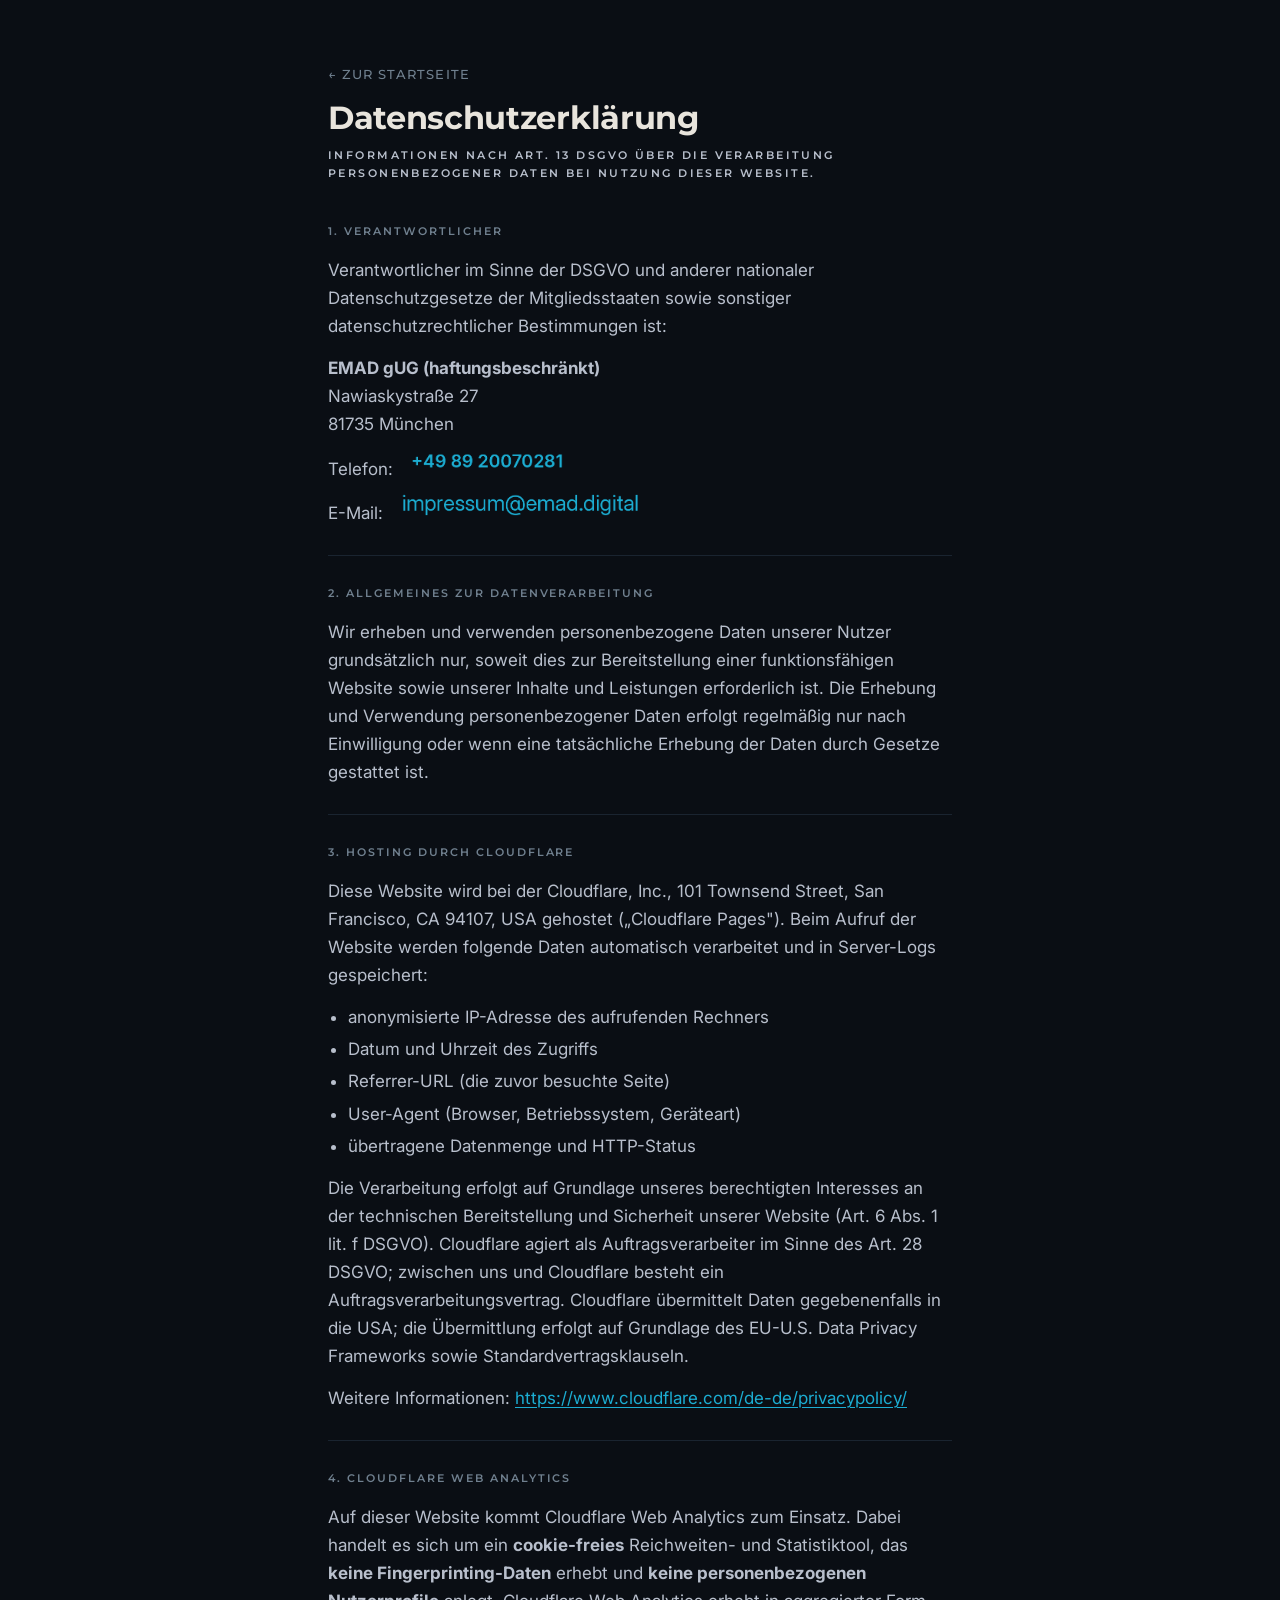
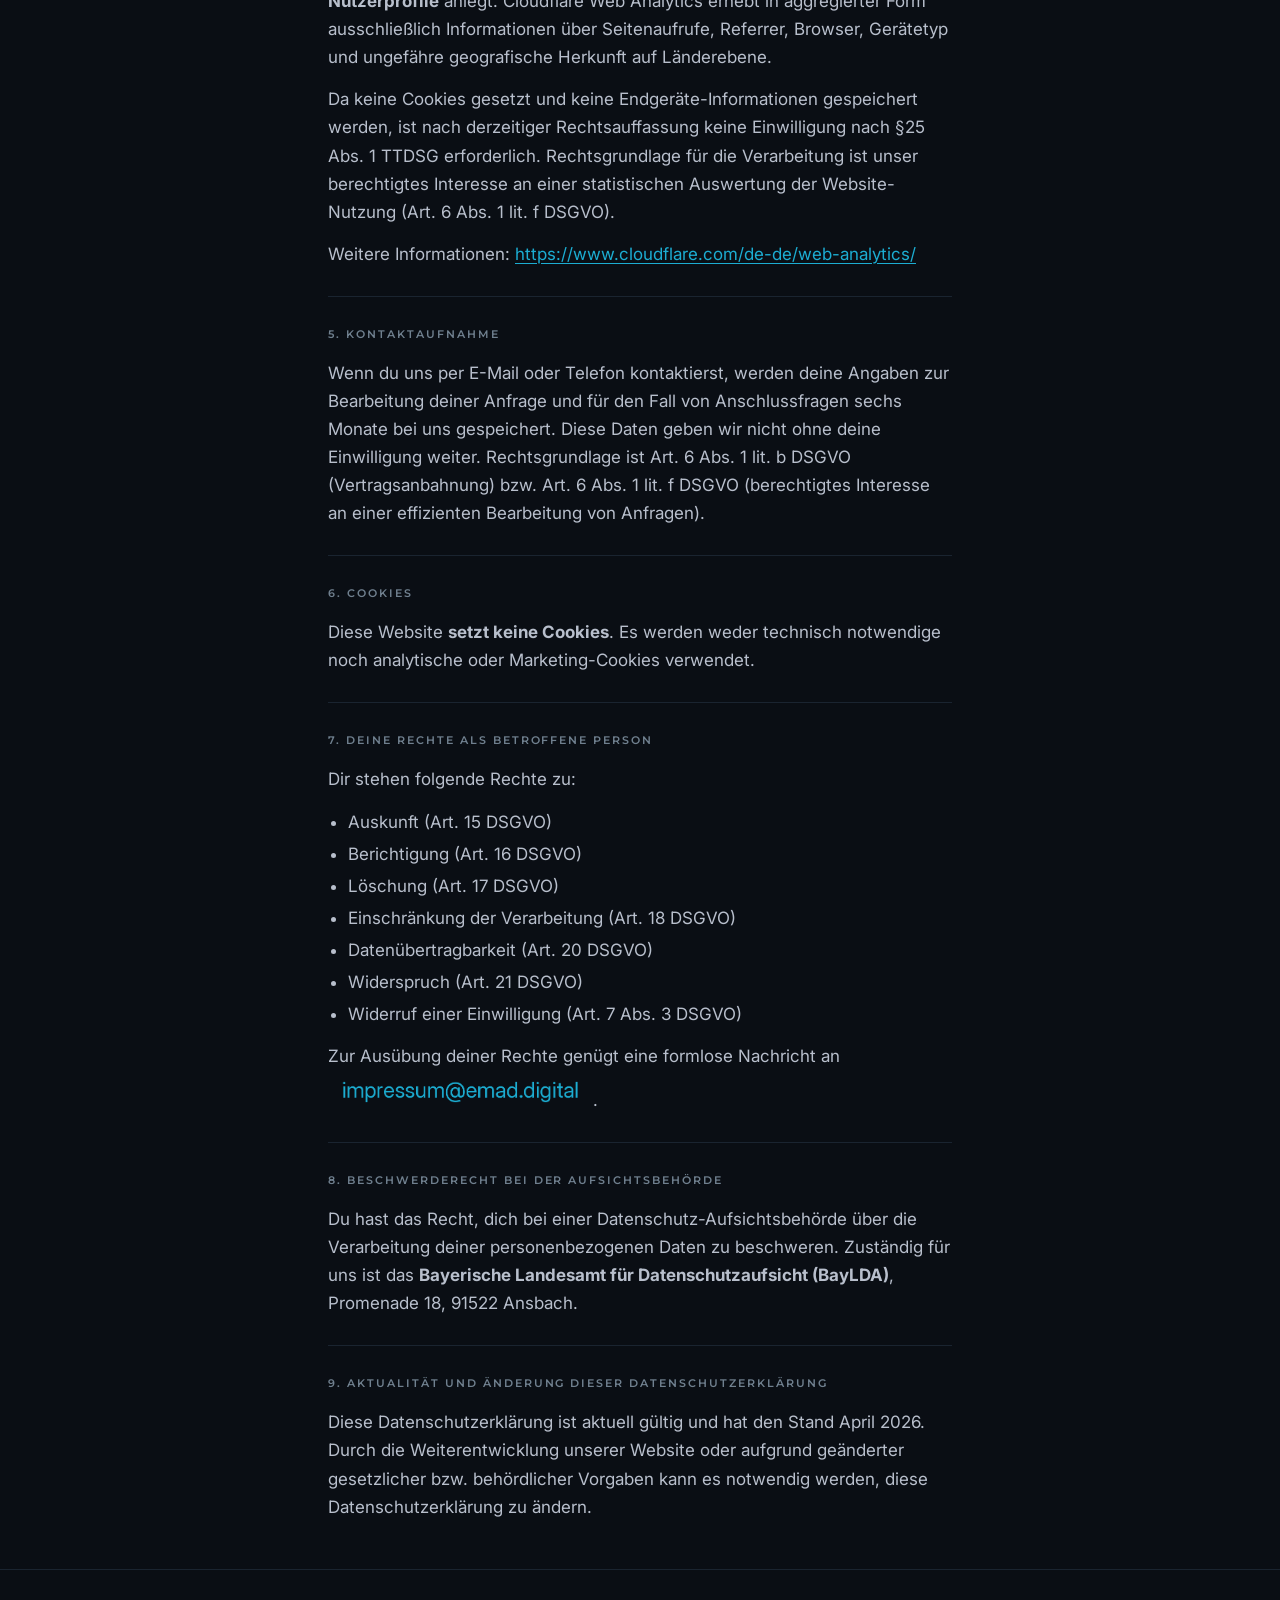
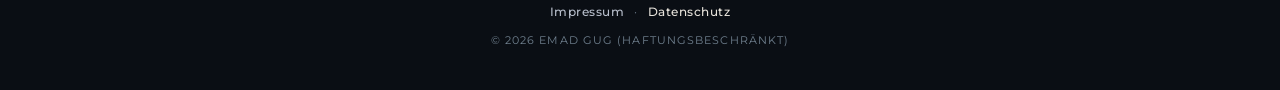
==== commit 759cb8e5: "Kontakt-Telefonnummer auf +49 89 20070281 umgestellt" ====
--- a/datenschutz.html
+++ b/datenschutz.html
@@ -8,6 +8,33 @@
 		<meta name="robots" content="index, follow" />
 		<link rel="icon" href="/favicon-32.png" type="image/png" sizes="32x32" />
 		<link rel="apple-touch-icon" href="/apple-touch-icon.png" />
+				<meta property="og:type" content="website" />
+		<meta property="og:title" content="Datenschutzerklärung — EMAD gUG" />
+		<meta property="og:description" content="Datenschutzerklärung nach Art. 13 DSGVO." />
+		<meta property="og:url" content="https://emad.digital/datenschutz.html" />
+		<meta property="og:image" content="https://emad.digital/emad-logo.png" />
+		<meta property="og:locale" content="de_DE" />
+		<meta name="twitter:card" content="summary" />
+		<meta name="twitter:title" content="Datenschutzerklärung — EMAD gUG" />
+		<meta name="twitter:description" content="Datenschutzerklärung nach Art. 13 DSGVO." />
+		<meta name="twitter:image" content="https://emad.digital/emad-logo.png" />
+		<meta name="theme-color" content="#0a0e14" />
+		<script type="application/ld+json">
+		{
+			"@context": "https://schema.org",
+			"@type": "PrivacyPolicy",
+			"name": "Datenschutzerklärung — EMAD gUG",
+			"description": "Datenschutzerklärung nach Art. 13 DSGVO.",
+			"url": "https://emad.digital/datenschutz.html",
+			"inLanguage": "de",
+			"isPartOf": {
+				"@type": "WebSite",
+				"name": "EMAD gUG",
+				"url": "https://emad.digital"
+			},
+			"about": { "@id": "https://emad.digital/#org" }
+		}
+		</script>
 		<link rel="canonical" href="https://emad.digital/datenschutz.html" />
 				<link rel="preconnect" href="https://fonts.googleapis.com" />
 		<link rel="preconnect" href="https://fonts.gstatic.com" crossorigin />
@@ -36,7 +63,7 @@
 					Nawiaskystraße 27<br />
 					81735 München<br />
 					Telefon:
-					<button type="button" class="reveal reveal--img" data-type="tel" data-u="KzQ5IDE1MiAyOTU5NDkzMw==" aria-label="Telefonnummer kopieren" title="Klicken zum Kopieren"><img src="/tel.png" alt="Telefon" /></button><br />
+					<button type="button" class="reveal reveal--img" data-type="tel" data-u="KzQ5IDg5IDIwMDcwMjgx" aria-label="Telefonnummer kopieren" title="Klicken zum Kopieren"><img src="/tel.png" alt="Telefon" /></button><br />
 					E-Mail:
 					<button type="button" class="reveal reveal--img" data-type="mail" data-u="aW1wcmVzc3VtQGVtYWQuZGlnaXRhbA==" aria-label="E-Mail-Adresse kopieren" title="Klicken zum Kopieren"><img src="/mail.png" alt="E-Mail" /></button>
 				</p>
